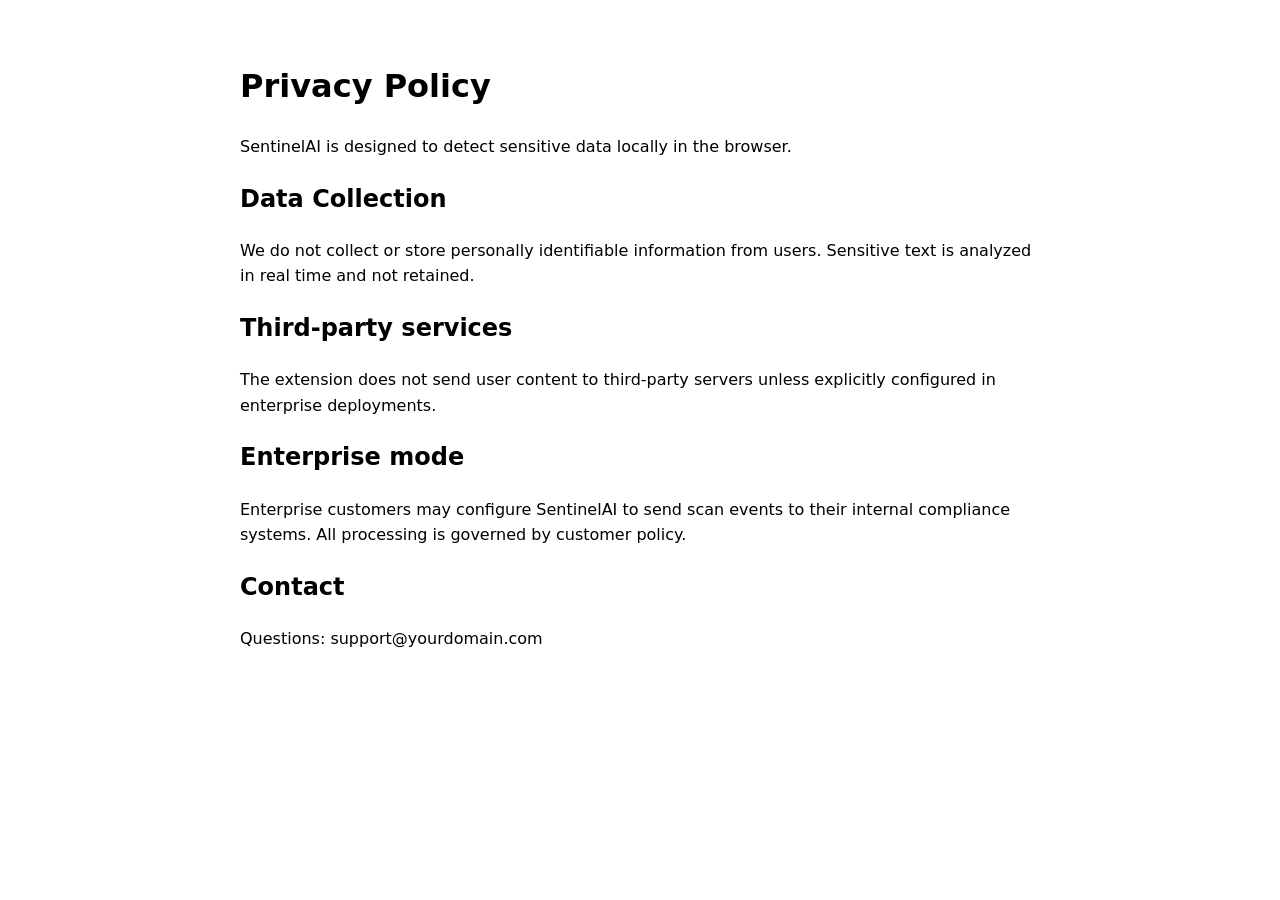
==== privacy.html @ e2006d34 "Creating landing pages" ====
<!DOCTYPE html>
<html>
<head>
  <meta charset="UTF-8" />
  <title>Privacy Policy - SentinelAI</title>
  <style>
    body {
      font-family: system-ui;
      max-width: 800px;
      margin: 0 auto;
      padding: 40px;
      line-height: 1.6;
    }
  </style>
</head>

<body>

<h1>Privacy Policy</h1>

<p>SentinelAI is designed to detect sensitive data locally in the browser.</p>

<h2>Data Collection</h2>
<p>
We do not collect or store personally identifiable information from users.
Sensitive text is analyzed in real time and not retained.
</p>

<h2>Third-party services</h2>
<p>
The extension does not send user content to third-party servers unless explicitly configured in enterprise deployments.
</p>

<h2>Enterprise mode</h2>
<p>
Enterprise customers may configure SentinelAI to send scan events to their internal compliance systems.
All processing is governed by customer policy.
</p>

<h2>Contact</h2>
<p>
Questions: support@yourdomain.com
</p>

</body>
</html>
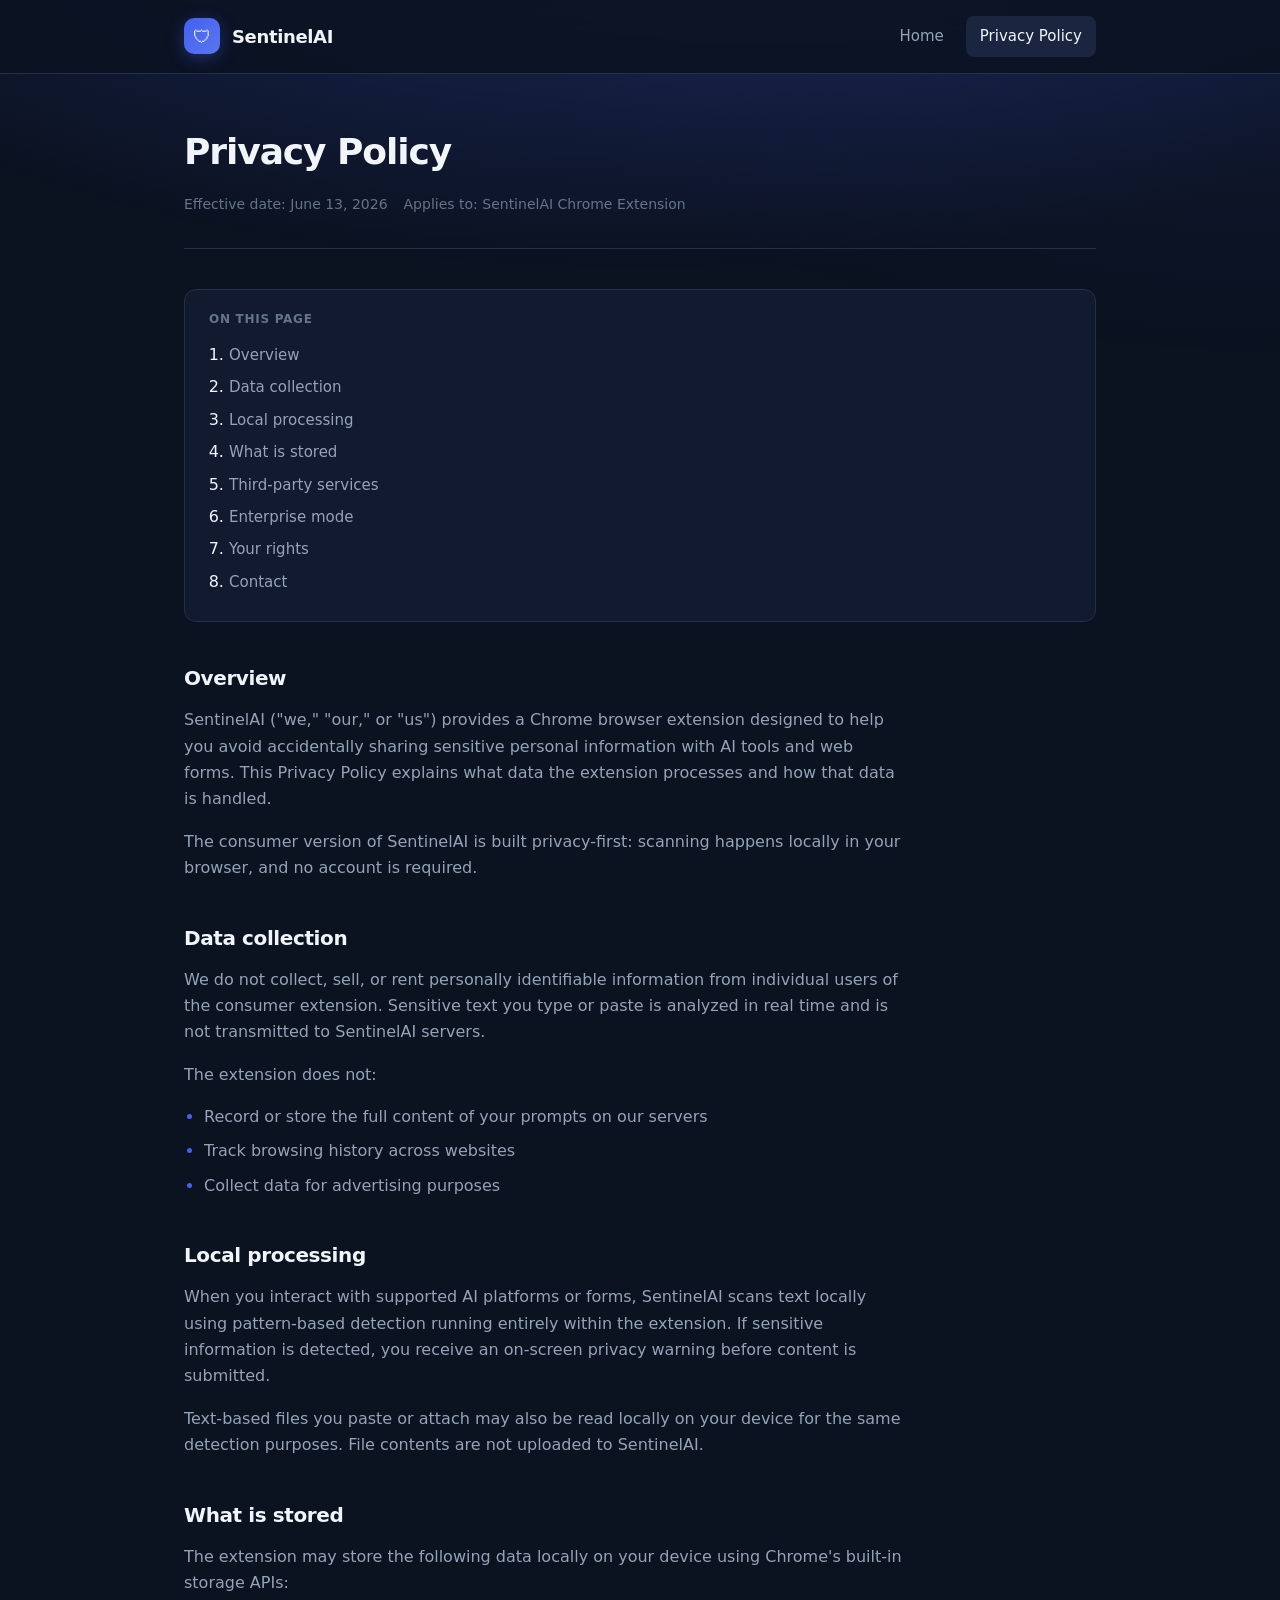
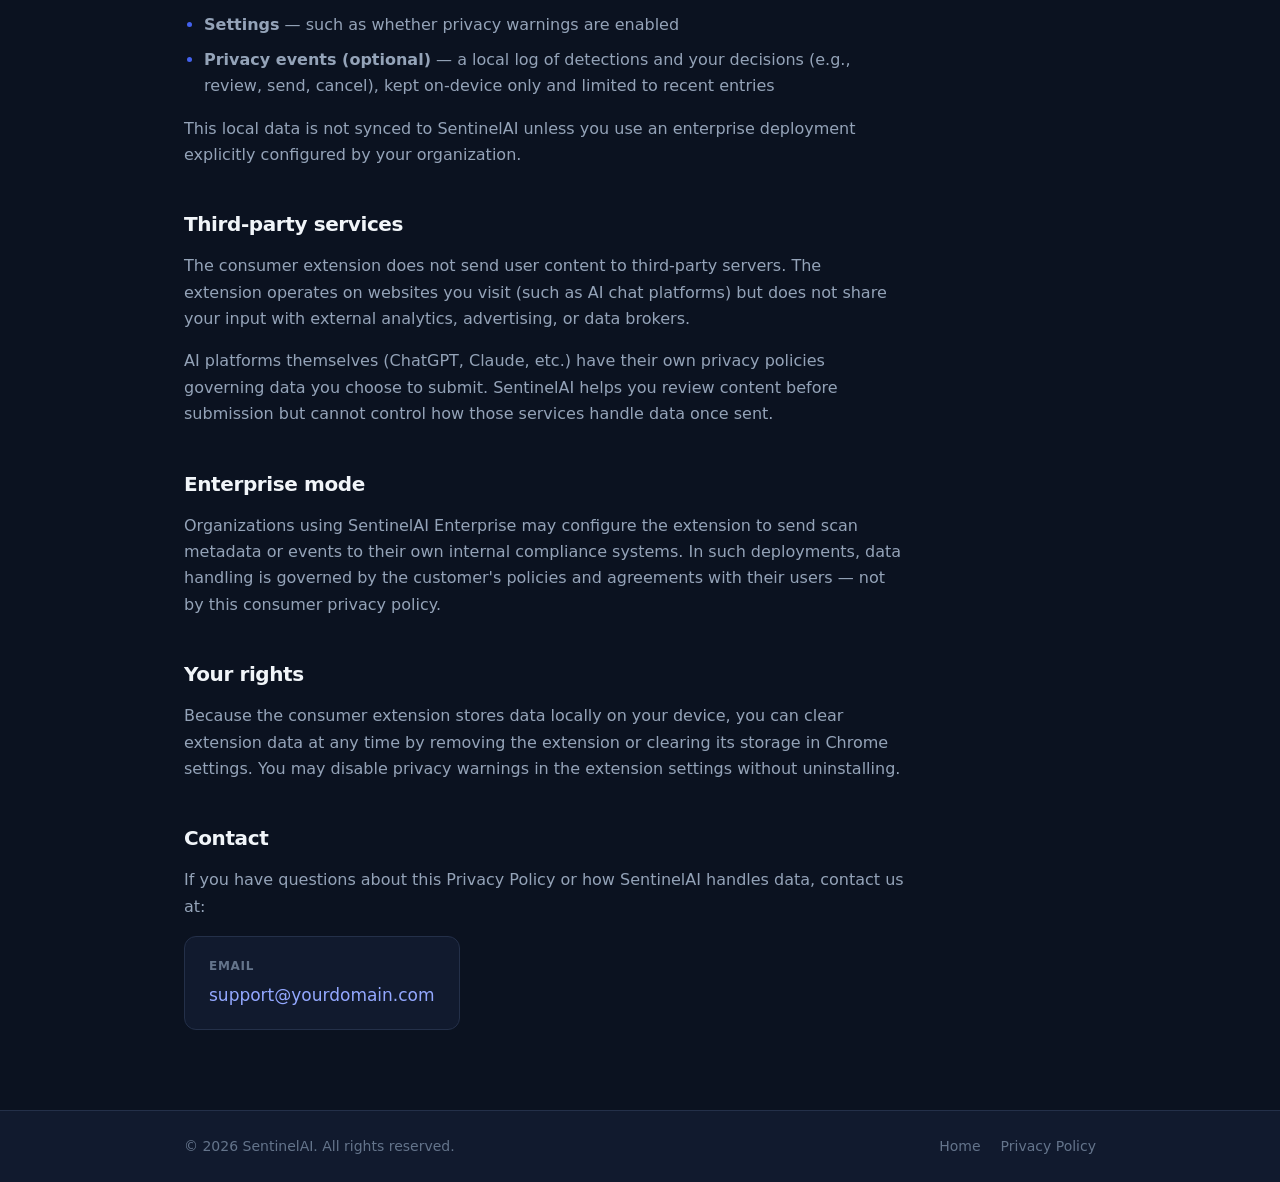
==== commit 53103d04: "Professional styling for landing and privacy pages" ====
--- a/privacy.html
+++ b/privacy.html
@@ -1,46 +1,152 @@
 <!DOCTYPE html>
-<html>
+<html lang="en">
 <head>
   <meta charset="UTF-8" />
-  <title>Privacy Policy - SentinelAI</title>
-  <style>
-    body {
-      font-family: system-ui;
-      max-width: 800px;
-      margin: 0 auto;
-      padding: 40px;
-      line-height: 1.6;
-    }
-  </style>
+  <meta name="viewport" content="width=device-width, initial-scale=1.0" />
+  <meta name="description" content="SentinelAI Privacy Policy — how we handle data in the Chrome extension." />
+  <title>Privacy Policy — SentinelAI</title>
+  <link rel="stylesheet" href="styles.css" />
 </head>
-
 <body>
 
-<h1>Privacy Policy</h1>
+  <header class="site-header">
+    <div class="header-inner">
+      <a class="brand" href="index.html">
+        <span class="brand-icon" aria-hidden="true">🛡</span>
+        <span class="brand-name">SentinelAI</span>
+      </a>
+      <nav class="nav">
+        <a href="index.html">Home</a>
+        <a href="privacy.html" class="active">Privacy Policy</a>
+      </nav>
+    </div>
+  </header>
 
-<p>SentinelAI is designed to detect sensitive data locally in the browser.</p>
+  <main>
+    <header class="prose-header">
+      <h1>Privacy Policy</h1>
+      <div class="prose-meta">
+        <span>Effective date: June 13, 2026</span>
+        <span>Applies to: SentinelAI Chrome Extension</span>
+      </div>
+    </header>
 
-<h2>Data Collection</h2>
-<p>
-We do not collect or store personally identifiable information from users.
-Sensitive text is analyzed in real time and not retained.
-</p>
+    <nav class="toc" aria-label="Table of contents">
+      <p class="toc-title">On this page</p>
+      <ol>
+        <li><a href="#overview">Overview</a></li>
+        <li><a href="#collection">Data collection</a></li>
+        <li><a href="#local">Local processing</a></li>
+        <li><a href="#storage">What is stored</a></li>
+        <li><a href="#third-party">Third-party services</a></li>
+        <li><a href="#enterprise">Enterprise mode</a></li>
+        <li><a href="#rights">Your rights</a></li>
+        <li><a href="#contact">Contact</a></li>
+      </ol>
+    </nav>
 
-<h2>Third-party services</h2>
-<p>
-The extension does not send user content to third-party servers unless explicitly configured in enterprise deployments.
-</p>
+    <article class="prose">
+      <h2 id="overview">Overview</h2>
+      <p>
+        SentinelAI ("we," "our," or "us") provides a Chrome browser extension designed to
+        help you avoid accidentally sharing sensitive personal information with AI tools and
+        web forms. This Privacy Policy explains what data the extension processes and how
+        that data is handled.
+      </p>
+      <p>
+        The consumer version of SentinelAI is built privacy-first: scanning happens locally
+        in your browser, and no account is required.
+      </p>
 
-<h2>Enterprise mode</h2>
-<p>
-Enterprise customers may configure SentinelAI to send scan events to their internal compliance systems.
-All processing is governed by customer policy.
-</p>
+      <h2 id="collection">Data collection</h2>
+      <p>
+        We do not collect, sell, or rent personally identifiable information from individual
+        users of the consumer extension. Sensitive text you type or paste is analyzed in
+        real time and is not transmitted to SentinelAI servers.
+      </p>
+      <p>The extension does not:</p>
+      <ul>
+        <li>Record or store the full content of your prompts on our servers</li>
+        <li>Track browsing history across websites</li>
+        <li>Collect data for advertising purposes</li>
+      </ul>
 
-<h2>Contact</h2>
-<p>
-Questions: support@yourdomain.com
-</p>
+      <h2 id="local">Local processing</h2>
+      <p>
+        When you interact with supported AI platforms or forms, SentinelAI scans text locally
+        using pattern-based detection running entirely within the extension. If sensitive
+        information is detected, you receive an on-screen privacy warning before content is
+        submitted.
+      </p>
+      <p>
+        Text-based files you paste or attach may also be read locally on your device for
+        the same detection purposes. File contents are not uploaded to SentinelAI.
+      </p>
+
+      <h2 id="storage">What is stored</h2>
+      <p>
+        The extension may store the following data locally on your device using Chrome's
+        built-in storage APIs:
+      </p>
+      <ul>
+        <li><strong>Settings</strong> — such as whether privacy warnings are enabled</li>
+        <li><strong>Privacy events (optional)</strong> — a local log of detections and your
+          decisions (e.g., review, send, cancel), kept on-device only and limited to recent entries</li>
+      </ul>
+      <p>
+        This local data is not synced to SentinelAI unless you use an enterprise deployment
+        explicitly configured by your organization.
+      </p>
+
+      <h2 id="third-party">Third-party services</h2>
+      <p>
+        The consumer extension does not send user content to third-party servers. The
+        extension operates on websites you visit (such as AI chat platforms) but does not
+        share your input with external analytics, advertising, or data brokers.
+      </p>
+      <p>
+        AI platforms themselves (ChatGPT, Claude, etc.) have their own privacy policies
+        governing data you choose to submit. SentinelAI helps you review content before
+        submission but cannot control how those services handle data once sent.
+      </p>
+
+      <h2 id="enterprise">Enterprise mode</h2>
+      <p>
+        Organizations using SentinelAI Enterprise may configure the extension to send
+        scan metadata or events to their own internal compliance systems. In such
+        deployments, data handling is governed by the customer's policies and agreements
+        with their users — not by this consumer privacy policy.
+      </p>
+
+      <h2 id="rights">Your rights</h2>
+      <p>
+        Because the consumer extension stores data locally on your device, you can clear
+        extension data at any time by removing the extension or clearing its storage in
+        Chrome settings. You may disable privacy warnings in the extension settings without
+        uninstalling.
+      </p>
+
+      <h2 id="contact">Contact</h2>
+      <p>
+        If you have questions about this Privacy Policy or how SentinelAI handles data,
+        contact us at:
+      </p>
+      <div class="contact-card">
+        <span class="label">Email</span>
+        <a href="mailto:support@yourdomain.com">support@yourdomain.com</a>
+      </div>
+    </article>
+  </main>
+
+  <footer class="site-footer">
+    <div class="footer-inner">
+      <span>© 2026 SentinelAI. All rights reserved.</span>
+      <div class="footer-links">
+        <a href="index.html">Home</a>
+        <a href="privacy.html">Privacy Policy</a>
+      </div>
+    </div>
+  </footer>
 
 </body>
 </html>
--- a/styles.css
+++ b/styles.css
@@ -0,0 +1,508 @@
+:root {
+  --bg: #0b1220;
+  --surface: #111a2e;
+  --surface-raised: #1a2540;
+  --border: #243049;
+  --text: #f1f5f9;
+  --text-muted: #94a3b8;
+  --text-subtle: #64748b;
+  --accent: #4361ee;
+  --accent-hover: #3a56d4;
+  --accent-glow: rgba(67, 97, 238, 0.35);
+  --success: #22c55e;
+  --danger: #ef4444;
+  --radius: 12px;
+  --radius-lg: 16px;
+  --max-width: 960px;
+  --font: "Segoe UI", system-ui, -apple-system, BlinkMacSystemFont, sans-serif;
+}
+
+*,
+*::before,
+*::after {
+  box-sizing: border-box;
+}
+
+html {
+  scroll-behavior: smooth;
+}
+
+body {
+  margin: 0;
+  font-family: var(--font);
+  font-size: 16px;
+  line-height: 1.65;
+  color: var(--text);
+  background: var(--bg);
+  min-height: 100vh;
+}
+
+body::before {
+  content: "";
+  position: fixed;
+  inset: 0;
+  background:
+    radial-gradient(ellipse 80% 50% at 50% -20%, var(--accent-glow), transparent),
+    radial-gradient(ellipse 60% 40% at 100% 0%, rgba(67, 97, 238, 0.08), transparent);
+  pointer-events: none;
+  z-index: 0;
+}
+
+a {
+  color: #93a8ff;
+  text-decoration: none;
+  transition: color 0.15s ease;
+}
+
+a:hover {
+  color: #b4c2ff;
+}
+
+.site-header {
+  position: sticky;
+  top: 0;
+  z-index: 100;
+  border-bottom: 1px solid var(--border);
+  background: rgba(11, 18, 32, 0.85);
+  backdrop-filter: blur(12px);
+}
+
+.header-inner {
+  max-width: var(--max-width);
+  margin: 0 auto;
+  padding: 16px 24px;
+  display: flex;
+  align-items: center;
+  justify-content: space-between;
+  gap: 16px;
+}
+
+.brand {
+  display: flex;
+  align-items: center;
+  gap: 12px;
+  color: var(--text);
+  text-decoration: none;
+}
+
+.brand:hover {
+  color: var(--text);
+}
+
+.brand-icon {
+  width: 36px;
+  height: 36px;
+  border-radius: 10px;
+  background: linear-gradient(135deg, var(--accent), #5b75f0);
+  display: flex;
+  align-items: center;
+  justify-content: center;
+  font-size: 18px;
+  box-shadow: 0 4px 16px var(--accent-glow);
+}
+
+.brand-name {
+  font-weight: 700;
+  font-size: 1.125rem;
+  letter-spacing: -0.02em;
+}
+
+.nav {
+  display: flex;
+  align-items: center;
+  gap: 8px;
+}
+
+.nav a {
+  padding: 8px 14px;
+  border-radius: 8px;
+  color: var(--text-muted);
+  font-size: 0.9375rem;
+  font-weight: 500;
+}
+
+.nav a:hover {
+  color: var(--text);
+  background: var(--surface);
+}
+
+.nav a.active {
+  color: var(--text);
+  background: var(--surface-raised);
+}
+
+main {
+  position: relative;
+  z-index: 1;
+  max-width: var(--max-width);
+  margin: 0 auto;
+  padding: 48px 24px 80px;
+}
+
+.hero {
+  text-align: center;
+  padding: 48px 0 56px;
+}
+
+.hero-badge {
+  display: inline-flex;
+  align-items: center;
+  gap: 8px;
+  padding: 6px 14px;
+  border-radius: 999px;
+  background: var(--surface);
+  border: 1px solid var(--border);
+  color: var(--text-muted);
+  font-size: 0.8125rem;
+  font-weight: 500;
+  margin-bottom: 24px;
+}
+
+.hero-badge span {
+  width: 8px;
+  height: 8px;
+  border-radius: 50%;
+  background: var(--success);
+  box-shadow: 0 0 8px rgba(34, 197, 94, 0.6);
+}
+
+.hero h1 {
+  margin: 0 0 16px;
+  font-size: clamp(2rem, 5vw, 2.75rem);
+  font-weight: 800;
+  letter-spacing: -0.03em;
+  line-height: 1.15;
+}
+
+.hero .lead {
+  margin: 0 auto;
+  max-width: 560px;
+  font-size: 1.125rem;
+  color: var(--text-muted);
+  line-height: 1.6;
+}
+
+.section {
+  margin-bottom: 48px;
+}
+
+.section-title {
+  margin: 0 0 8px;
+  font-size: 1.375rem;
+  font-weight: 700;
+  letter-spacing: -0.02em;
+}
+
+.section-desc {
+  margin: 0 0 24px;
+  color: var(--text-muted);
+  max-width: 640px;
+}
+
+.card-grid {
+  display: grid;
+  grid-template-columns: repeat(auto-fit, minmax(260px, 1fr));
+  gap: 16px;
+}
+
+.card {
+  background: var(--surface);
+  border: 1px solid var(--border);
+  border-radius: var(--radius);
+  padding: 24px;
+  transition: border-color 0.15s ease, box-shadow 0.15s ease;
+}
+
+.card:hover {
+  border-color: rgba(67, 97, 238, 0.4);
+  box-shadow: 0 8px 32px rgba(0, 0, 0, 0.25);
+}
+
+.card-icon {
+  font-size: 1.5rem;
+  margin-bottom: 12px;
+}
+
+.card h3 {
+  margin: 0 0 8px;
+  font-size: 1rem;
+  font-weight: 600;
+}
+
+.card p {
+  margin: 0;
+  font-size: 0.9375rem;
+  color: var(--text-muted);
+  line-height: 1.55;
+}
+
+.feature-list {
+  list-style: none;
+  margin: 0;
+  padding: 0;
+  display: grid;
+  gap: 12px;
+}
+
+.feature-list li {
+  display: flex;
+  align-items: flex-start;
+  gap: 14px;
+  padding: 16px 20px;
+  background: var(--surface);
+  border: 1px solid var(--border);
+  border-radius: var(--radius);
+  font-size: 0.9375rem;
+}
+
+.feature-list .icon {
+  flex-shrink: 0;
+  width: 28px;
+  height: 28px;
+  border-radius: 8px;
+  display: flex;
+  align-items: center;
+  justify-content: center;
+  font-size: 14px;
+}
+
+.feature-list .icon.yes {
+  background: rgba(34, 197, 94, 0.15);
+  color: var(--success);
+}
+
+.feature-list .icon.no {
+  background: rgba(239, 68, 68, 0.12);
+  color: var(--danger);
+}
+
+.info-panel {
+  background: linear-gradient(135deg, var(--surface) 0%, var(--surface-raised) 100%);
+  border: 1px solid var(--border);
+  border-radius: var(--radius-lg);
+  padding: 28px 32px;
+}
+
+.info-panel p {
+  margin: 0;
+  color: var(--text-muted);
+}
+
+.info-panel p + p {
+  margin-top: 12px;
+}
+
+.contact-card {
+  display: inline-flex;
+  flex-direction: column;
+  gap: 4px;
+  padding: 20px 24px;
+  background: var(--surface);
+  border: 1px solid var(--border);
+  border-radius: var(--radius);
+}
+
+.contact-card .label {
+  font-size: 0.75rem;
+  font-weight: 600;
+  text-transform: uppercase;
+  letter-spacing: 0.06em;
+  color: var(--text-subtle);
+}
+
+.contact-card a {
+  font-size: 1.0625rem;
+  font-weight: 500;
+}
+
+.cta-row {
+  display: flex;
+  flex-wrap: wrap;
+  gap: 12px;
+  margin-top: 32px;
+}
+
+.btn {
+  display: inline-flex;
+  align-items: center;
+  justify-content: center;
+  gap: 8px;
+  padding: 12px 22px;
+  border-radius: 10px;
+  font-size: 0.9375rem;
+  font-weight: 600;
+  text-decoration: none;
+  transition: background 0.15s ease, transform 0.15s ease, box-shadow 0.15s ease;
+}
+
+.btn-primary {
+  background: var(--accent);
+  color: #fff;
+  box-shadow: 0 4px 20px var(--accent-glow);
+}
+
+.btn-primary:hover {
+  background: var(--accent-hover);
+  color: #fff;
+  transform: translateY(-1px);
+}
+
+.btn-secondary {
+  background: var(--surface);
+  color: var(--text);
+  border: 1px solid var(--border);
+}
+
+.btn-secondary:hover {
+  background: var(--surface-raised);
+  color: var(--text);
+}
+
+/* Privacy policy prose */
+.prose-header {
+  margin-bottom: 40px;
+  padding-bottom: 32px;
+  border-bottom: 1px solid var(--border);
+}
+
+.prose-header h1 {
+  margin: 0 0 12px;
+  font-size: clamp(1.75rem, 4vw, 2.25rem);
+  font-weight: 800;
+  letter-spacing: -0.03em;
+}
+
+.prose-meta {
+  display: flex;
+  flex-wrap: wrap;
+  gap: 16px;
+  font-size: 0.875rem;
+  color: var(--text-subtle);
+}
+
+.prose-meta span {
+  display: flex;
+  align-items: center;
+  gap: 6px;
+}
+
+.prose {
+  max-width: 720px;
+}
+
+.prose h2 {
+  margin: 40px 0 12px;
+  font-size: 1.25rem;
+  font-weight: 700;
+  letter-spacing: -0.02em;
+  color: var(--text);
+}
+
+.prose h2:first-of-type {
+  margin-top: 0;
+}
+
+.prose p {
+  margin: 0 0 16px;
+  color: var(--text-muted);
+}
+
+.prose ul {
+  margin: 0 0 16px;
+  padding-left: 1.25rem;
+  color: var(--text-muted);
+}
+
+.prose li {
+  margin-bottom: 8px;
+}
+
+.prose li::marker {
+  color: var(--accent);
+}
+
+.toc {
+  background: var(--surface);
+  border: 1px solid var(--border);
+  border-radius: var(--radius);
+  padding: 20px 24px;
+  margin-bottom: 40px;
+}
+
+.toc-title {
+  margin: 0 0 12px;
+  font-size: 0.75rem;
+  font-weight: 600;
+  text-transform: uppercase;
+  letter-spacing: 0.06em;
+  color: var(--text-subtle);
+}
+
+.toc ol {
+  margin: 0;
+  padding-left: 1.25rem;
+}
+
+.toc li {
+  margin-bottom: 6px;
+}
+
+.toc a {
+  font-size: 0.9375rem;
+  color: var(--text-muted);
+}
+
+.toc a:hover {
+  color: var(--text);
+}
+
+.site-footer {
+  position: relative;
+  z-index: 1;
+  border-top: 1px solid var(--border);
+  background: var(--surface);
+}
+
+.footer-inner {
+  max-width: var(--max-width);
+  margin: 0 auto;
+  padding: 24px;
+  display: flex;
+  flex-wrap: wrap;
+  align-items: center;
+  justify-content: space-between;
+  gap: 16px;
+  font-size: 0.875rem;
+  color: var(--text-subtle);
+}
+
+.footer-links {
+  display: flex;
+  gap: 20px;
+}
+
+.footer-links a {
+  color: var(--text-subtle);
+}
+
+.footer-links a:hover {
+  color: var(--text-muted);
+}
+
+@media (max-width: 600px) {
+  .header-inner {
+    padding: 14px 16px;
+  }
+
+  main {
+    padding: 32px 16px 64px;
+  }
+
+  .hero {
+    padding: 32px 0 40px;
+  }
+
+  .info-panel {
+    padding: 20px;
+  }
+}
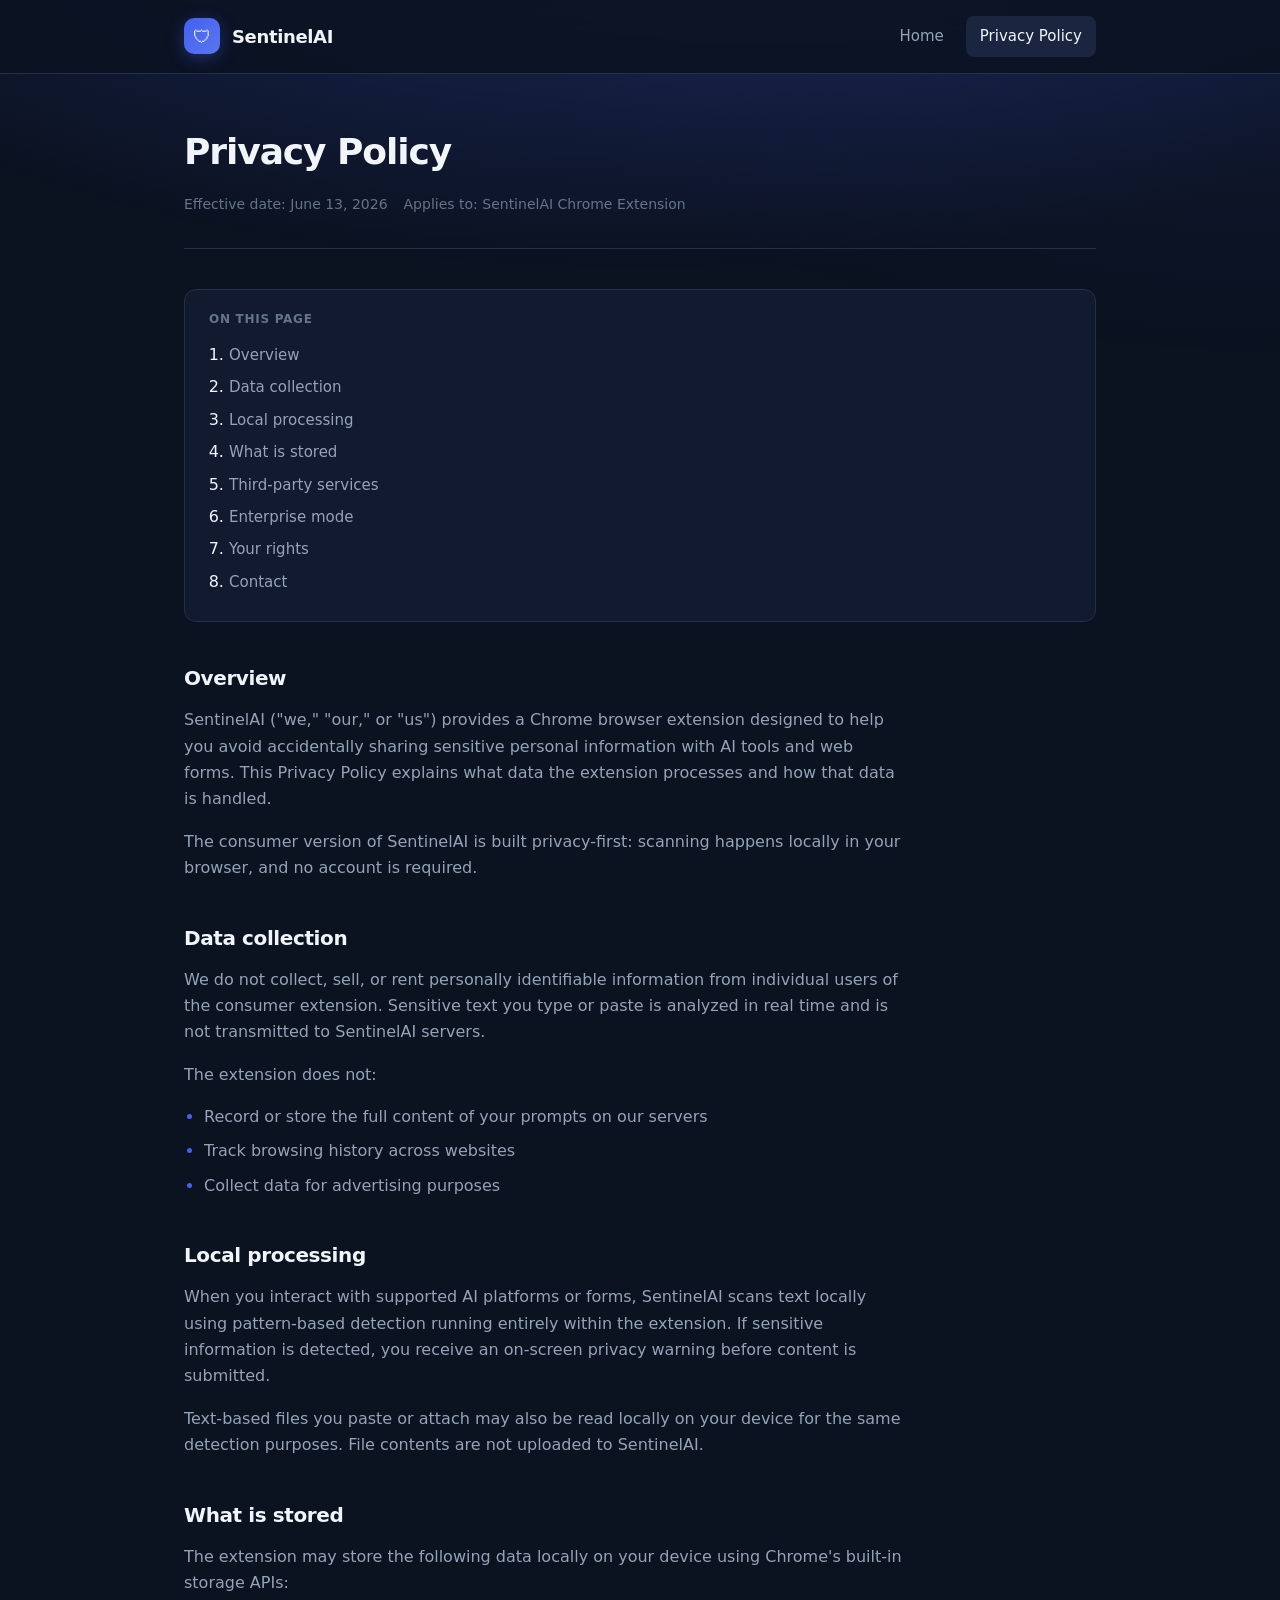
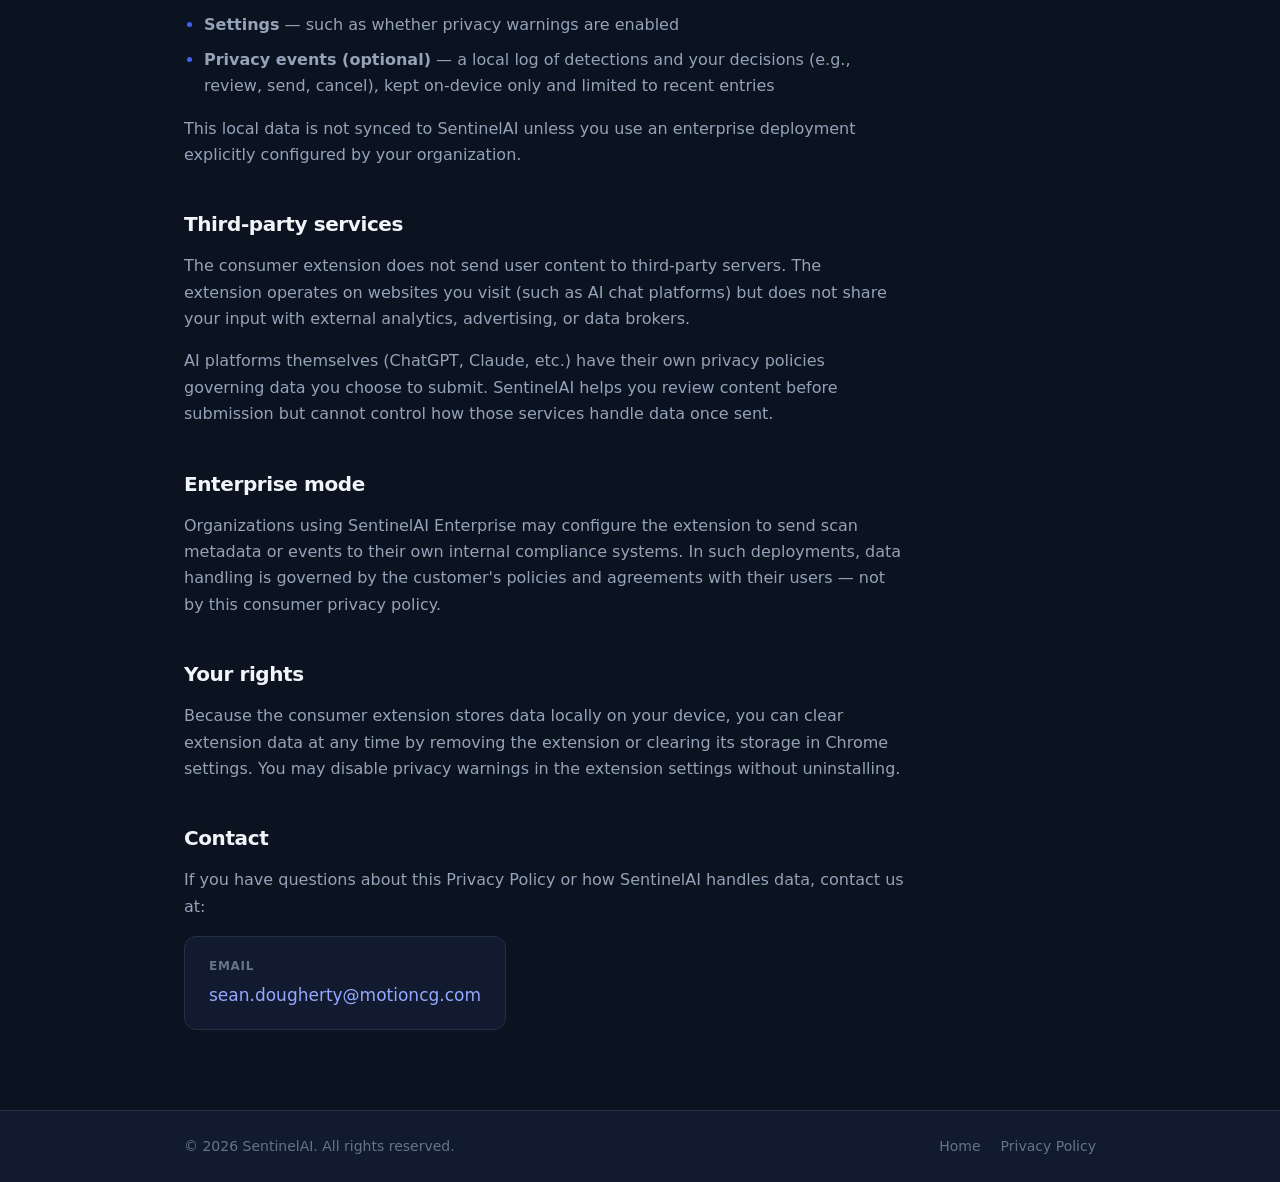
==== commit 206f6b18: "Changes to support email" ====
--- a/privacy.html
+++ b/privacy.html
@@ -133,7 +133,7 @@
       </p>
       <div class="contact-card">
         <span class="label">Email</span>
-        <a href="mailto:support@yourdomain.com">support@yourdomain.com</a>
+        <a href="mailto:sean.dougherty@motioncg.com">sean.dougherty@motioncg.com</a>
       </div>
     </article>
   </main>
